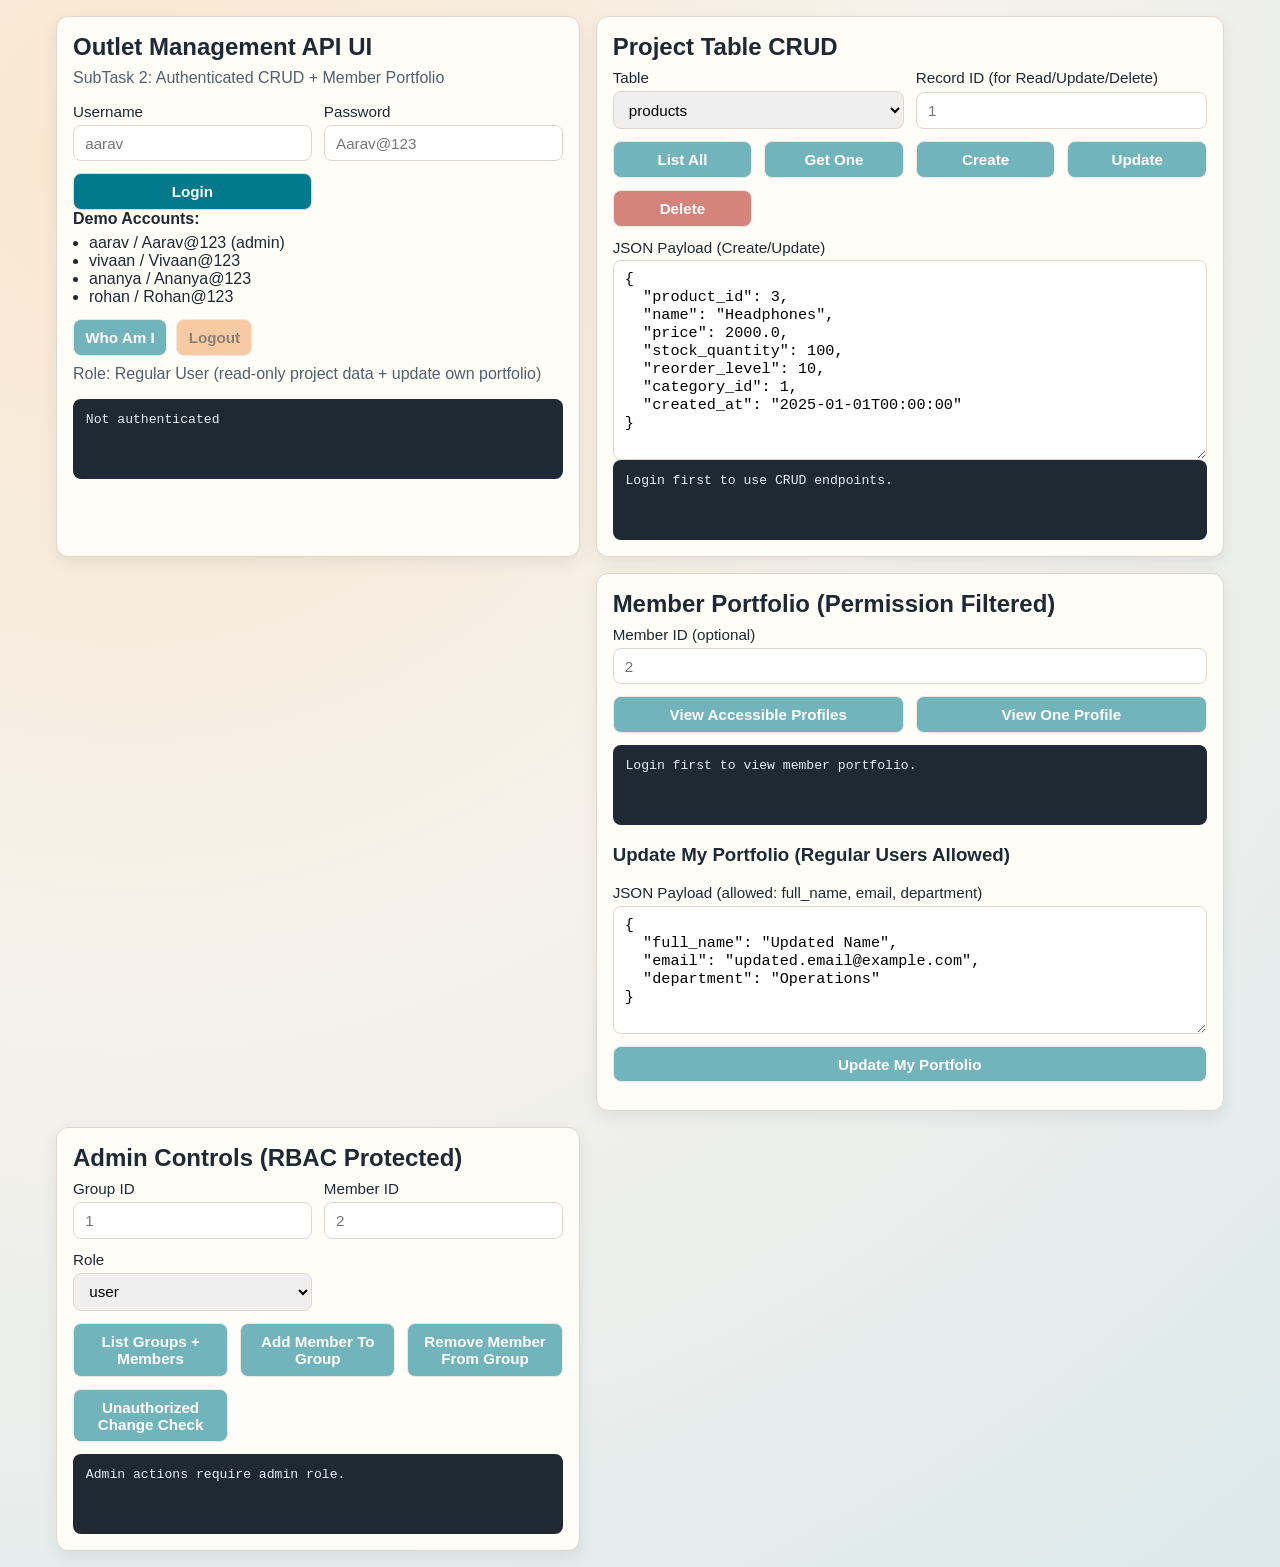
==== Module_B/app/frontend/index.html @ dd37ec5a "reordered according to the file structure mention in the assignment" ====
<!DOCTYPE html>
<html lang="en">
<head>
  <meta charset="UTF-8" />
  <meta name="viewport" content="width=device-width, initial-scale=1.0" />
  <title>Outlet Management - SubTask 2</title>
  <link rel="stylesheet" href="styles.css" />
</head>
<body>
  <main class="app-shell">
    <section class="panel auth-panel">
      <h1>Outlet Management API UI</h1>
      <p class="subtitle">SubTask 2: Authenticated CRUD + Member Portfolio</p>

      <form id="loginForm" class="form-grid">
        <label>
          Username
          <input id="username" name="username" type="text" placeholder="aarav" required />
        </label>
        <label>
          Password
          <input id="password" name="password" type="password" placeholder="Aarav@123" required />
        </label>
        <button type="submit">Login</button>
      </form>

      <div class="quick-help">
        <strong>Demo Accounts:</strong>
        <ul>
          <li>aarav / Aarav@123 (admin)</li>
          <li>vivaan / Vivaan@123</li>
          <li>ananya / Ananya@123</li>
          <li>rohan / Rohan@123</li>
        </ul>
      </div>

      <div class="session-row">
        <button id="meButton" disabled>Who Am I</button>
        <button id="logoutButton" disabled>Logout</button>
      </div>
      <p id="roleBadge" class="subtitle">Role: Not authenticated</p>
      <pre id="authStatus" class="output"></pre>
    </section>

    <section class="panel crud-panel">
      <h2>Project Table CRUD</h2>
      <div class="controls">
        <label>
          Table
          <select id="tableSelect">
            <option value="products">products</option>
            <option value="categories">categories</option>
            <option value="customers">customers</option>
            <option value="sales">sales</option>
            <option value="sale_items">sale_items</option>
          </select>
        </label>
        <label>
          Record ID (for Read/Update/Delete)
          <input id="recordIdInput" type="text" placeholder="1" />
        </label>
      </div>

      <div class="action-grid">
        <button id="listBtn" disabled>List All</button>
        <button id="getBtn" disabled>Get One</button>
        <button id="createBtn" disabled>Create</button>
        <button id="updateBtn" disabled>Update</button>
        <button id="deleteBtn" disabled>Delete</button>
      </div>

      <label class="payload-label">
        JSON Payload (Create/Update)
        <textarea id="payloadInput" rows="10">{
  "product_id": 3,
  "name": "Headphones",
  "price": 2000.0,
  "stock_quantity": 100,
  "reorder_level": 10,
  "category_id": 1,
  "created_at": "2025-01-01T00:00:00"
}</textarea>
      </label>

      <pre id="crudOutput" class="output"></pre>
    </section>

    <section class="panel portfolio-panel">
      <h2>Member Portfolio (Permission Filtered)</h2>
      <div class="controls">
        <label>
          Member ID (optional)
          <input id="portfolioMemberId" type="text" placeholder="2" />
        </label>
      </div>
      <div class="action-grid">
        <button id="portfolioListBtn" disabled>View Accessible Profiles</button>
        <button id="portfolioOneBtn" disabled>View One Profile</button>
      </div>
      <pre id="portfolioOutput" class="output"></pre>

      <h3>Update My Portfolio (Regular Users Allowed)</h3>
      <label class="payload-label">
        JSON Payload (allowed: full_name, email, department)
        <textarea id="selfPortfolioPayload" rows="6">{
  "full_name": "Updated Name",
  "email": "updated.email@example.com",
  "department": "Operations"
}</textarea>
      </label>
      <div class="action-grid">
        <button id="updateSelfPortfolioBtn" disabled>Update My Portfolio</button>
      </div>
    </section>

    <section class="panel admin-panel">
      <h2>Admin Controls (RBAC Protected)</h2>
      <div class="controls">
        <label>
          Group ID
          <input id="adminGroupId" type="number" min="1" placeholder="1" />
        </label>
        <label>
          Member ID
          <input id="adminMemberId" type="number" min="1" placeholder="2" />
        </label>
        <label>
          Role
          <select id="adminRole">
            <option value="user">user</option>
            <option value="admin">admin</option>
            <option value="viewer">viewer</option>
          </select>
        </label>
      </div>
      <div class="action-grid">
        <button id="adminListGroupsBtn" disabled>List Groups + Members</button>
        <button id="adminAddToGroupBtn" disabled>Add Member To Group</button>
        <button id="adminRemoveFromGroupBtn" disabled>Remove Member From Group</button>
        <button id="adminUnauthorizedCheckBtn" disabled>Unauthorized Change Check</button>
      </div>
      <pre id="adminOutput" class="output"></pre>
    </section>
  </main>

  <script src="app.js"></script>
</body>
</html>
---- Module_B/app/frontend/styles.css ----
:root {
  --bg: #f6f2eb;
  --card: #fffdf8;
  --ink: #1f2933;
  --muted: #52606d;
  --line: #e0d7ca;
  --accent: #00798c;
  --accent-2: #f4a261;
  --danger: #b42318;
}

* {
  box-sizing: border-box;
}

body {
  margin: 0;
  font-family: "Segoe UI", Tahoma, Geneva, Verdana, sans-serif;
  color: var(--ink);
  background: radial-gradient(circle at 10% 10%, #f9e6cf 0%, #f6f2eb 45%, #dce9ec 100%);
}

.app-shell {
  display: grid;
  gap: 1rem;
  padding: 1rem;
  max-width: 1200px;
  margin: 0 auto;
}

.panel {
  background: var(--card);
  border: 1px solid var(--line);
  border-radius: 12px;
  padding: 1rem;
  box-shadow: 0 6px 16px rgba(31, 41, 51, 0.08);
}

h1, h2 {
  margin: 0 0 0.5rem 0;
}

.subtitle {
  margin: 0 0 1rem 0;
  color: var(--muted);
}

.form-grid,
.controls,
.action-grid {
  display: grid;
  gap: 0.75rem;
}

.form-grid,
.controls {
  grid-template-columns: repeat(auto-fit, minmax(220px, 1fr));
}

.action-grid {
  grid-template-columns: repeat(auto-fit, minmax(130px, 1fr));
  margin: 0.75rem 0;
}

label {
  display: grid;
  gap: 0.3rem;
  font-size: 0.95rem;
}

input,
select,
textarea,
button {
  border: 1px solid var(--line);
  border-radius: 8px;
  padding: 0.55rem 0.7rem;
  font-size: 0.95rem;
}

textarea {
  width: 100%;
  font-family: Consolas, "Courier New", monospace;
}

button {
  cursor: pointer;
  font-weight: 600;
  background: var(--accent);
  color: #ffffff;
  transition: transform 0.08s ease, opacity 0.2s ease;
}

button:hover:enabled {
  transform: translateY(-1px);
}

button:disabled {
  opacity: 0.55;
  cursor: not-allowed;
}

#deleteBtn {
  background: var(--danger);
}

#logoutButton {
  background: var(--accent-2);
  color: #2b1c08;
}

.quick-help ul {
  margin: 0.4rem 0 0.8rem 1rem;
  padding: 0;
}

.session-row {
  display: flex;
  gap: 0.6rem;
  margin-bottom: 0.6rem;
}

.output {
  margin: 0;
  min-height: 80px;
  max-height: 260px;
  overflow: auto;
  background: #1f2933;
  color: #e4edf4;
  border-radius: 8px;
  padding: 0.8rem;
  font-family: Consolas, "Courier New", monospace;
  font-size: 0.82rem;
}

@media (min-width: 960px) {
  .app-shell {
    grid-template-columns: 1fr 1.2fr;
  }

  .auth-panel {
    grid-column: 1;
  }

  .crud-panel,
  .portfolio-panel {
    grid-column: 2;
  }
}
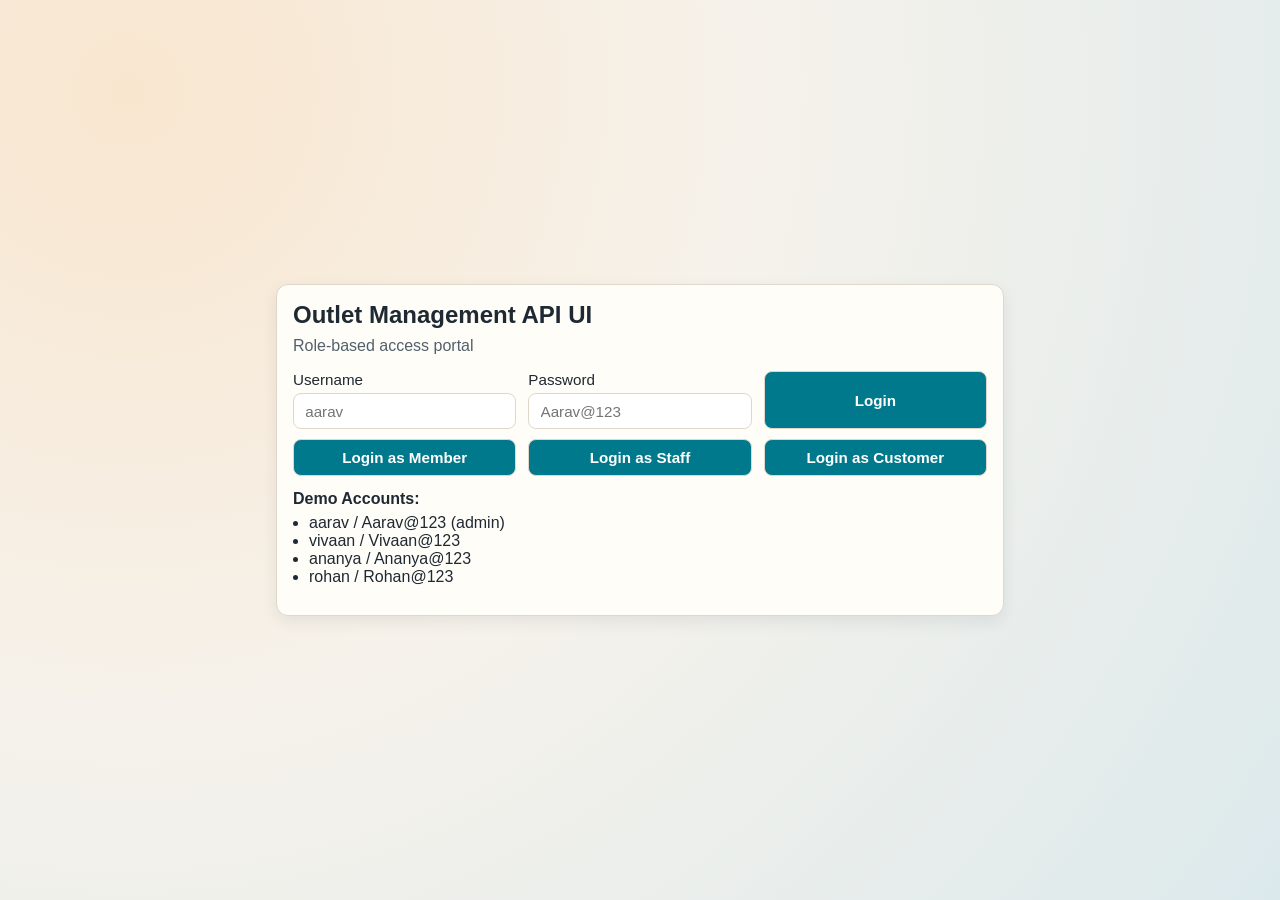
==== commit 13560d9e: "UI changes" ====
--- a/Module_B/app/frontend/index.html
+++ b/Module_B/app/frontend/index.html
@@ -6,11 +6,11 @@
   <title>Outlet Management - SubTask 2</title>
   <link rel="stylesheet" href="styles.css" />
 </head>
-<body>
+<body class="logged-out">
   <main class="app-shell">
     <section class="panel auth-panel">
       <h1>Outlet Management API UI</h1>
-      <p class="subtitle">SubTask 2: Authenticated CRUD + Member Portfolio</p>
+      <p class="subtitle">Role-based access portal</p>
 
       <form id="loginForm" class="form-grid">
         <label>
@@ -24,6 +24,12 @@
         <button type="submit">Login</button>
       </form>
 
+      <div class="action-grid quick-login-grid">
+        <button id="loginAsMemberBtn" type="button">Login as Member</button>
+        <button id="loginAsStaffBtn" type="button">Login as Staff</button>
+        <button id="loginAsCustomerBtn" type="button">Login as Customer</button>
+      </div>
+
       <div class="quick-help">
         <strong>Demo Accounts:</strong>
         <ul>
@@ -34,12 +40,12 @@
         </ul>
       </div>
 
-      <div class="session-row">
+      <div class="session-row post-login-only">
         <button id="meButton" disabled>Who Am I</button>
         <button id="logoutButton" disabled>Logout</button>
       </div>
-      <p id="roleBadge" class="subtitle">Role: Not authenticated</p>
-      <pre id="authStatus" class="output"></pre>
+      <p id="roleBadge" class="subtitle post-login-only"></p>
+      <pre id="authStatus" class="output post-login-only"></pre>
     </section>
 
     <section class="panel crud-panel">
@@ -47,13 +53,7 @@
       <div class="controls">
         <label>
           Table
-          <select id="tableSelect">
-            <option value="products">products</option>
-            <option value="categories">categories</option>
-            <option value="customers">customers</option>
-            <option value="sales">sales</option>
-            <option value="sale_items">sale_items</option>
-          </select>
+          <select id="tableSelect"></select>
         </label>
         <label>
           Record ID (for Read/Update/Delete)
@@ -71,14 +71,10 @@
 
       <label class="payload-label">
         JSON Payload (Create/Update)
-        <textarea id="payloadInput" rows="10">{
-  "product_id": 3,
-  "name": "Headphones",
-  "price": 2000.0,
-  "stock_quantity": 100,
-  "reorder_level": 10,
-  "category_id": 1,
-  "created_at": "2025-01-01T00:00:00"
+          <textarea id="payloadInput" rows="10">{
+        "project_name": "Warehouse Automation",
+        "description": "RFID-based inventory tracking",
+        "status": "active"
 }</textarea>
       </label>
 
@@ -143,6 +139,7 @@
     </section>
   </main>
 
+  <script src="apiService.js"></script>
   <script src="app.js"></script>
 </body>
 </html>
--- a/Module_B/app/frontend/styles.css
+++ b/Module_B/app/frontend/styles.css
@@ -7,6 +7,7 @@
   --accent: #00798c;
   --accent-2: #f4a261;
   --danger: #b42318;
+  --app-max-width: 860px;
 }
 
 * {
@@ -26,6 +27,7 @@
   padding: 1rem;
   max-width: 1200px;
   margin: 0 auto;
+  grid-template-columns: repeat(2, minmax(0, 1fr));
 }
 
 .panel {
@@ -120,6 +122,10 @@
   margin-bottom: 0.6rem;
 }
 
+.quick-login-grid {
+  margin: 0.6rem 0 0.9rem;
+}
+
 .output {
   margin: 0;
   min-height: 80px;
@@ -133,17 +139,30 @@
   font-size: 0.82rem;
 }
 
-@media (min-width: 960px) {
+body.logged-out .crud-panel,
+body.logged-out .portfolio-panel,
+body.logged-out .admin-panel {
+  display: none;
+}
+
+body.logged-out .post-login-only {
+  display: none;
+}
+
+body.logged-out .app-shell {
+  max-width: 760px;
+  min-height: 100vh;
+  align-content: center;
+  grid-template-columns: 1fr;
+}
+
+body.logged-in .app-shell {
+  max-width: 1200px;
+}
+
+@media (max-width: 900px) {
   .app-shell {
-    grid-template-columns: 1fr 1.2fr;
-  }
-
-  .auth-panel {
-    grid-column: 1;
-  }
-
-  .crud-panel,
-  .portfolio-panel {
-    grid-column: 2;
+    grid-template-columns: 1fr;
   }
 }
+
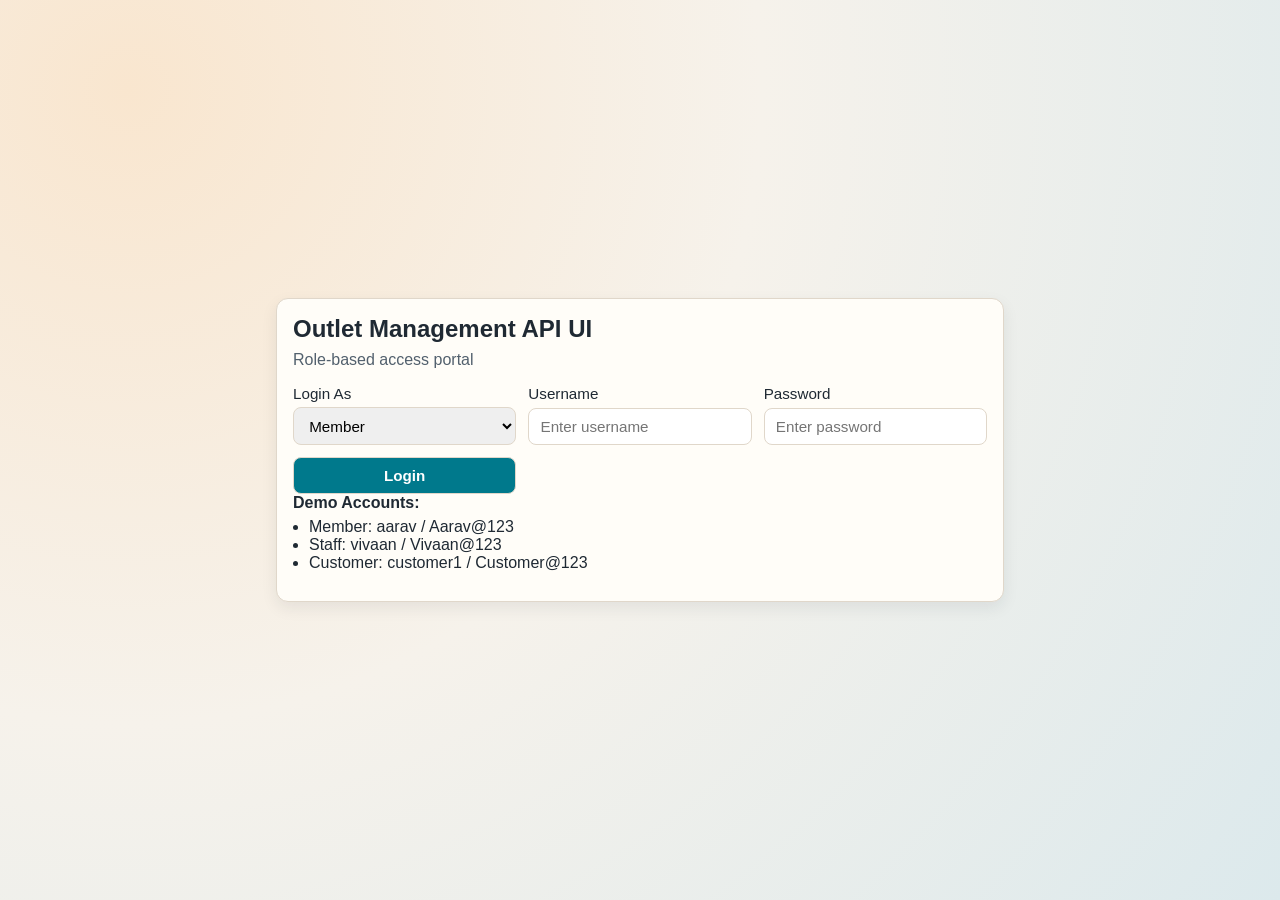
==== commit 61db046f: "create fix" ====
--- a/Module_B/app/frontend/index.html
+++ b/Module_B/app/frontend/index.html
@@ -9,34 +9,35 @@
 <body class="logged-out">
   <main class="app-shell">
     <section class="panel auth-panel">
-      <h1>Outlet Management API UI</h1>
-      <p class="subtitle">Role-based access portal</p>
+      <h1 class="pre-login-only">Outlet Management API UI</h1>
+      <p class="subtitle pre-login-only">Role-based access portal</p>
 
-      <form id="loginForm" class="form-grid">
+      <form id="loginForm" class="form-grid pre-login-only">
+        <label>
+          Login As
+          <select id="portalRole" name="portalRole" required>
+            <option value="member">Member</option>
+            <option value="staff">Staff</option>
+            <option value="customer">Customer</option>
+          </select>
+        </label>
         <label>
           Username
-          <input id="username" name="username" type="text" placeholder="aarav" required />
+          <input id="username" name="username" type="text" placeholder="Enter username" required />
         </label>
         <label>
           Password
-          <input id="password" name="password" type="password" placeholder="Aarav@123" required />
+          <input id="password" name="password" type="password" placeholder="Enter password" required />
         </label>
         <button type="submit">Login</button>
       </form>
 
-      <div class="action-grid quick-login-grid">
-        <button id="loginAsMemberBtn" type="button">Login as Member</button>
-        <button id="loginAsStaffBtn" type="button">Login as Staff</button>
-        <button id="loginAsCustomerBtn" type="button">Login as Customer</button>
-      </div>
-
-      <div class="quick-help">
+      <div class="quick-help pre-login-only">
         <strong>Demo Accounts:</strong>
         <ul>
-          <li>aarav / Aarav@123 (admin)</li>
-          <li>vivaan / Vivaan@123</li>
-          <li>ananya / Ananya@123</li>
-          <li>rohan / Rohan@123</li>
+          <li>Member: aarav / Aarav@123</li>
+          <li>Staff: vivaan / Vivaan@123</li>
+          <li>Customer: customer1 / Customer@123</li>
         </ul>
       </div>
 
@@ -56,7 +57,7 @@
           <select id="tableSelect"></select>
         </label>
         <label>
-          Record ID (for Read/Update/Delete)
+          Record ID (optional for Create, required for Read/Update/Delete)
           <input id="recordIdInput" type="text" placeholder="1" />
         </label>
       </div>
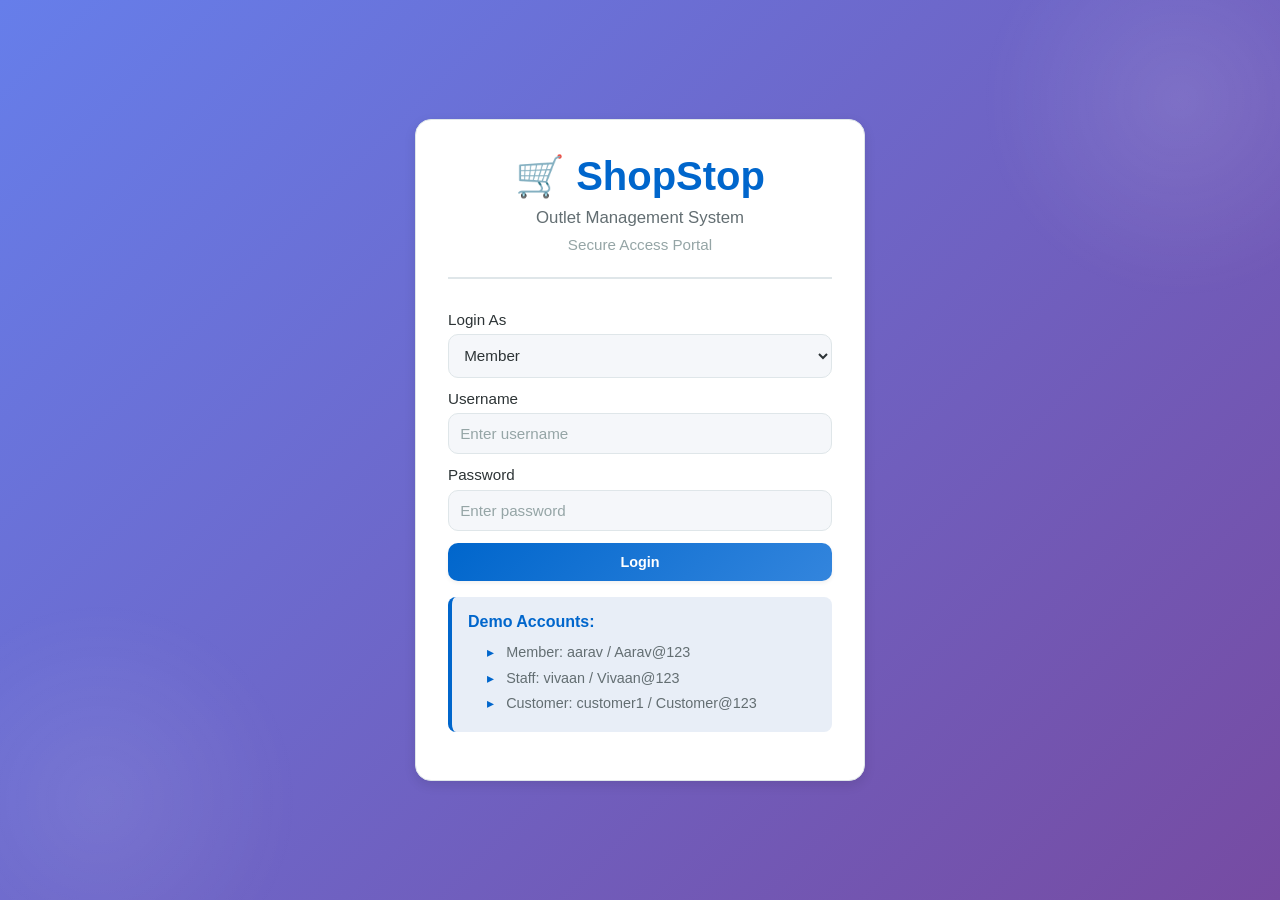
==== commit 880d5a29: "UI improved" ====
--- a/Module_B/app/frontend/index.html
+++ b/Module_B/app/frontend/index.html
@@ -3,16 +3,20 @@
 <head>
   <meta charset="UTF-8" />
   <meta name="viewport" content="width=device-width, initial-scale=1.0" />
-  <title>Outlet Management - SubTask 2</title>
+  <title>🛒 ShopStop - Outlet Management System</title>
   <link rel="stylesheet" href="styles.css" />
 </head>
 <body class="logged-out">
-  <main class="app-shell">
-    <section class="panel auth-panel">
-      <h1 class="pre-login-only">Outlet Management API UI</h1>
-      <p class="subtitle pre-login-only">Role-based access portal</p>
+  <!-- Login Screen -->
+  <div class="login-screen pre-login-only">
+    <section class="panel auth-panel login-panel">
+      <div class="auth-header">
+        <h1>🛒 ShopStop</h1>
+        <p class="subtitle">Outlet Management System</p>
+        <p class="tagline">Secure Access Portal</p>
+      </div>
 
-      <form id="loginForm" class="form-grid pre-login-only">
+      <form id="loginForm" class="form-grid">
         <label>
           Login As
           <select id="portalRole" name="portalRole" required>
@@ -32,7 +36,7 @@
         <button type="submit">Login</button>
       </form>
 
-      <div class="quick-help pre-login-only">
+      <div class="quick-help">
         <strong>Demo Accounts:</strong>
         <ul>
           <li>Member: aarav / Aarav@123</li>
@@ -40,105 +44,137 @@
           <li>Customer: customer1 / Customer@123</li>
         </ul>
       </div>
+    </section>
+  </div>
 
-      <div class="session-row post-login-only">
-        <button id="meButton" disabled>Who Am I</button>
-        <button id="logoutButton" disabled>Logout</button>
+  <!-- Main Application Screen -->
+  <div class="app-screen post-login-only" style="display: none;">
+    <!-- Header with User Info -->
+    <header class="app-header">
+      <div class="header-left">
+        <h1>🛒 ShopStop</h1>
+        <p id="roleBadge" class="header-role"></p>
       </div>
-      <p id="roleBadge" class="subtitle post-login-only"></p>
-      <pre id="authStatus" class="output post-login-only"></pre>
-    </section>
+      <div class="header-right">
+        <button id="meButton" class="header-btn">👤 Who Am I</button>
+        <button id="logoutButton" class="header-btn logout-btn">🚪 Logout</button>
+      </div>
+    </header>
 
-    <section class="panel crud-panel">
-      <h2>Project Table CRUD</h2>
-      <div class="controls">
-        <label>
-          Table
-          <select id="tableSelect"></select>
-        </label>
-        <label>
-          Record ID (optional for Create, required for Read/Update/Delete)
-          <input id="recordIdInput" type="text" placeholder="1" />
-        </label>
+    <!-- User Info Modal -->
+    <div id="userInfoPanel" class="user-info-modal" style="display: none;">
+      <div class="user-info-content">
+        <button class="close-btn">&times;</button>
+        <pre id="authStatus" class="output"></pre>
       </div>
+    </div>
 
-      <div class="action-grid">
-        <button id="listBtn" disabled>List All</button>
-        <button id="getBtn" disabled>Get One</button>
-        <button id="createBtn" disabled>Create</button>
-        <button id="updateBtn" disabled>Update</button>
-        <button id="deleteBtn" disabled>Delete</button>
-      </div>
+    <!-- Navigation Menu -->
+    <nav class="nav-menu">
+      <button class="nav-btn" data-page="portfolio">👤 Profiles</button>
+      <button class="nav-btn" data-page="database">📋 Database</button>
+      <button class="nav-btn" data-page="admin">⚙️ Admin</button>
+    </nav>
 
-      <label class="payload-label">
-        JSON Payload (Create/Update)
-          <textarea id="payloadInput" rows="10">{
-        "project_name": "Warehouse Automation",
-        "description": "RFID-based inventory tracking",
-        "status": "active"
-}</textarea>
-      </label>
+    <!-- Content Area -->
+    <main class="app-content">
+      <!-- Portfolio Section -->
+      <section id="portfolio-page" class="content-page">
+        <section class="panel portfolio-panel">
+          <h2>👤 Staff & Member Portfolio</h2>
+          <div class="section-info">View member details and staff information</div>
+          <div class="controls">
+            <label>
+              <span class="label-icon">🆔</span> Member ID (optional)
+              <input id="portfolioMemberId" type="text" placeholder="e.g., 1" />
+            </label>
+          </div>
+          <div class="action-grid">
+            <button id="portfolioListBtn" disabled>📇 View All Profiles</button>
+            <button id="portfolioOneBtn" disabled>👁️ View One Profile</button>
+          </div>
+          <div id="portfolioOutput" class="profile-display"></div>
 
-      <pre id="crudOutput" class="output"></pre>
-    </section>
+          <h3>✏️ Update My Profile</h3>
+          <p class="info-text">Update your personal information</p>
+          <div class="form-section">
+            <label>Update Fields</label>
+            <form id="profileUpdateForm" class="dynamic-form">
+              <div class="form-group">
+                <label><span>email</span> <span class="field-type">text</span></label>
+                <input type="text" data-field-name="email" placeholder="your.email@example.com" />
+              </div>
+              <div class="form-group">
+                <label><span>contact_number</span> <span class="field-type">text</span></label>
+                <input type="text" data-field-name="contact_number" placeholder="9999999999" />
+              </div>
+            </form>
+          </div>
+          <div class="action-grid">
+            <button id="updateSelfPortfolioBtn" disabled>💾 Save Changes</button>
+          </div>
+        </section>
+      </section>
 
-    <section class="panel portfolio-panel">
-      <h2>Member Portfolio (Permission Filtered)</h2>
-      <div class="controls">
-        <label>
-          Member ID (optional)
-          <input id="portfolioMemberId" type="text" placeholder="2" />
-        </label>
-      </div>
-      <div class="action-grid">
-        <button id="portfolioListBtn" disabled>View Accessible Profiles</button>
-        <button id="portfolioOneBtn" disabled>View One Profile</button>
-      </div>
-      <pre id="portfolioOutput" class="output"></pre>
+      <!-- Database Management Section -->
+      <section id="database-page" class="content-page">
+        <section class="panel crud-panel">
+          <h2>📋 Database Management</h2>
+          <div class="section-info">Access and manage outlet data through secure APIs</div>
+          <div class="controls">
+            <label>
+              <span class="label-icon">📊</span> Table
+              <select id="tableSelect"></select>
+            </label>
+            <label>
+              <span class="label-icon">🔍</span> Record ID
+              <input id="recordIdInput" type="text" placeholder="e.g., 1" />
+            </label>
+          </div>
 
-      <h3>Update My Portfolio (Regular Users Allowed)</h3>
-      <label class="payload-label">
-        JSON Payload (allowed: full_name, email, department)
-        <textarea id="selfPortfolioPayload" rows="6">{
-  "full_name": "Updated Name",
-  "email": "updated.email@example.com",
-  "department": "Operations"
-}</textarea>
-      </label>
-      <div class="action-grid">
-        <button id="updateSelfPortfolioBtn" disabled>Update My Portfolio</button>
-      </div>
-    </section>
+          <div class="action-grid">
+            <button id="listBtn" disabled>📑 List All</button>
+            <button id="getBtn" disabled>🔎 Get One</button>
+            <button id="createBtn" disabled>✨ Create</button>
+            <button id="updateBtn" disabled>✏️ Update</button>
+            <button id="deleteBtn" disabled>🗑️ Delete</button>
+          </div>
 
-    <section class="panel admin-panel">
-      <h2>Admin Controls (RBAC Protected)</h2>
-      <div class="controls">
-        <label>
-          Group ID
-          <input id="adminGroupId" type="number" min="1" placeholder="1" />
-        </label>
-        <label>
-          Member ID
-          <input id="adminMemberId" type="number" min="1" placeholder="2" />
-        </label>
-        <label>
-          Role
-          <select id="adminRole">
-            <option value="user">user</option>
-            <option value="admin">admin</option>
-            <option value="viewer">viewer</option>
-          </select>
-        </label>
-      </div>
-      <div class="action-grid">
-        <button id="adminListGroupsBtn" disabled>List Groups + Members</button>
-        <button id="adminAddToGroupBtn" disabled>Add Member To Group</button>
-        <button id="adminRemoveFromGroupBtn" disabled>Remove Member From Group</button>
-        <button id="adminUnauthorizedCheckBtn" disabled>Unauthorized Change Check</button>
-      </div>
-      <pre id="adminOutput" class="output"></pre>
-    </section>
-  </main>
+          <div class="payload-label form-section">
+            <label>Data Fields (Create/Update)</label>
+            <form id="payloadForm" class="dynamic-form"></form>
+          </div>
+
+          <div id="crudOutput" class="output"></div>
+        </section>
+      </section>
+
+      <!-- Admin Controls Section -->
+      <section id="admin-page" class="content-page">
+        <section class="panel admin-panel">
+          <h2>⚙️ Admin Controls</h2>
+          <div class="section-info">Group management and member assignment (Admin only)</div>
+          <div class="controls">
+            <label>
+              <span class="label-icon">👥</span> Group ID
+              <input id="adminGroupId" type="number" min="1" placeholder="1" />
+            </label>
+            <label>
+              <span class="label-icon">👤</span> Member ID
+              <input id="adminMemberId" type="number" min="1" placeholder="1" />
+            </label>
+          </div>
+          <div class="action-grid">
+            <button id="adminListGroupsBtn" disabled>📊 List Groups</button>
+            <button id="adminAddToGroupBtn" disabled>➕ Add Member</button>
+            <button id="adminRemoveFromGroupBtn" disabled>➖ Remove Member</button>
+            <button id="adminUnauthorizedCheckBtn" disabled>🔒 Check Security</button>
+          </div>
+          <div id="adminOutput" class="output"></div>
+        </section>
+      </section>
+    </main>
+  </div>
 
   <script src="apiService.js"></script>
   <script src="app.js"></script>
--- a/Module_B/app/frontend/styles.css
+++ b/Module_B/app/frontend/styles.css
@@ -1,50 +1,163 @@
 :root {
-  --bg: #f6f2eb;
-  --card: #fffdf8;
-  --ink: #1f2933;
-  --muted: #52606d;
-  --line: #e0d7ca;
-  --accent: #00798c;
-  --accent-2: #f4a261;
-  --danger: #b42318;
-  --app-max-width: 860px;
+  /* Modern Color Palette */
+  --primary: #0066cc;
+  --primary-light: #3385dd;
+  --primary-dark: #004999;
+  --secondary: #ff6b35;
+  --secondary-light: #ff9066;
+  --success: #00b894;
+  --success-light: #55efc4;
+  --danger: #d63031;
+  --danger-light: #ff7675;
+  --warning: #f39c12;
+  --info: #0984e3;
+  
+  /* Neutral Colors */
+  --bg-primary: #ffffff;
+  --bg-secondary: #f5f7fa;
+  --bg-tertiary: #e8eef7;
+  --text-primary: #2d3436;
+  --text-secondary: #636e72;
+  --text-tertiary: #95a5a6;
+  --border-light: #dfe6e9;
+  --border-medium: #bdc3c7;
+  
+  /* Shadows */
+  --shadow-sm: 0 2px 4px rgba(0, 0, 0, 0.06);
+  --shadow-md: 0 4px 12px rgba(0, 0, 0, 0.1);
+  --shadow-lg: 0 8px 24px rgba(0, 0, 0, 0.12);
+  --shadow-hover: 0 12px 32px rgba(0, 0, 0, 0.15);
+  
+  /* Transitions */
+  --transition: all 0.3s cubic-bezier(0.4, 0, 0.2, 1);
 }
 
 * {
   box-sizing: border-box;
 }
 
+html, body {
+  height: 100%;
+  margin: 0;
+  padding: 0;
+}
+
 body {
-  margin: 0;
-  font-family: "Segoe UI", Tahoma, Geneva, Verdana, sans-serif;
-  color: var(--ink);
-  background: radial-gradient(circle at 10% 10%, #f9e6cf 0%, #f6f2eb 45%, #dce9ec 100%);
+  font-family: -apple-system, BlinkMacSystemFont, "Segoe UI", "Roboto", "Oxygen", "Ubuntu", "Cantarell", sans-serif;
+  background: linear-gradient(135deg, #667eea 0%, #764ba2 100%);
+  color: var(--text-primary);
+  overflow-x: hidden;
+  min-height: 100vh;
+}
+
+body::before {
+  content: "";
+  position: fixed;
+  width: 400px;
+  height: 400px;
+  background: radial-gradient(circle, rgba(255, 255, 255, 0.1) 0%, transparent 70%);
+  top: -100px;
+  right: -100px;
+  z-index: 0;
+}
+
+body::after {
+  content: "";
+  position: fixed;
+  width: 400px;
+  height: 400px;
+  background: radial-gradient(circle, rgba(255, 255, 255, 0.08) 0%, transparent 70%);
+  bottom: -100px;
+  left: -100px;
+  z-index: 0;
 }
 
 .app-shell {
   display: grid;
-  gap: 1rem;
-  padding: 1rem;
-  max-width: 1200px;
+  gap: 1.5rem;
+  padding: 2rem;
+  max-width: 1400px;
   margin: 0 auto;
-  grid-template-columns: repeat(2, minmax(0, 1fr));
+  grid-template-columns: repeat(2, minmax(350px, 1fr));
+  position: relative;
+  z-index: 1;
 }
 
 .panel {
-  background: var(--card);
-  border: 1px solid var(--line);
-  border-radius: 12px;
-  padding: 1rem;
-  box-shadow: 0 6px 16px rgba(31, 41, 51, 0.08);
-}
-
-h1, h2 {
+  background: var(--bg-primary);
+  border: 1px solid var(--border-light);
+  border-radius: 16px;
+  padding: 2rem;
+  box-shadow: var(--shadow-md);
+  transition: var(--transition);
+  overflow: hidden;
+}
+
+.panel:hover {
+  box-shadow: var(--shadow-lg);
+  transform: translateY(-2px);
+}
+
+.auth-header {
+  text-align: center;
+  margin-bottom: 2rem;
+  padding-bottom: 1.5rem;
+  border-bottom: 2px solid var(--border-light);
+}
+
+.auth-header h1 {
   margin: 0 0 0.5rem 0;
+  font-size: 2.5rem;
+  color: var(--primary);
+  line-height: 1.2;
+}
+
+.auth-header .tagline {
+  font-size: 0.95rem;
+  color: var(--text-tertiary);
+  margin: 0;
+}
+
+h1, h2, h3 {
+  margin: 0 0 0.75rem 0;
+  color: var(--text-primary);
+}
+
+h2 {
+  font-size: 1.5rem;
+  display: flex;
+  align-items: center;
+  gap: 0.5rem;
+}
+
+h3 {
+  font-size: 1.1rem;
+  margin-top: 1.5rem;
 }
 
 .subtitle {
+  margin: 0 0 0.5rem 0;
+  color: var(--text-secondary);
+  font-size: 1.05rem;
+}
+
+.tagline {
+  font-size: 0.9rem;
+  color: var(--text-tertiary);
+}
+
+.section-info {
+  font-size: 0.9rem;
+  color: var(--text-secondary);
+  margin-bottom: 1rem;
+  padding-left: 1rem;
+  border-left: 3px solid var(--primary-light);
+}
+
+.info-text {
+  font-size: 0.9rem;
+  color: var(--text-secondary);
   margin: 0 0 1rem 0;
-  color: var(--muted);
 }
 
 .form-grid,
@@ -52,93 +165,283 @@
 .action-grid {
   display: grid;
   gap: 0.75rem;
+  margin-bottom: 1rem;
 }
 
 .form-grid,
 .controls {
-  grid-template-columns: repeat(auto-fit, minmax(220px, 1fr));
+  grid-template-columns: repeat(auto-fit, minmax(200px, 1fr));
 }
 
 .action-grid {
-  grid-template-columns: repeat(auto-fit, minmax(130px, 1fr));
-  margin: 0.75rem 0;
+  grid-template-columns: repeat(auto-fit, minmax(120px, 1fr));
+  gap: 0.6rem;
 }
 
 label {
   display: grid;
-  gap: 0.3rem;
+  gap: 0.4rem;
   font-size: 0.95rem;
+  font-weight: 500;
+  color: var(--text-primary);
+}
+
+.label-icon {
+  font-size: 1.1rem;
+  margin-right: 0.3rem;
 }
 
 input,
 select,
-textarea,
+textarea {
+  border: 1.5px solid var(--border-light);
+  border-radius: 10px;
+  padding: 0.7rem;
+  font-size: 0.95rem;
+  background: var(--bg-secondary);
+  color: var(--text-primary);
+  transition: var(--transition);
+  font-family: inherit;
+}
+
+input:focus,
+select:focus,
+textarea:focus {
+  outline: none;
+  border-color: var(--primary);
+  background: var(--bg-primary);
+  box-shadow: 0 0 0 3px rgba(0, 102, 204, 0.1);
+}
+
+input::placeholder,
+textarea::placeholder {
+  color: var(--text-tertiary);
+}
+
+textarea {
+  font-family: "Monaco", "Menlo", "Consolas", "Courier New", monospace;
+  resize: vertical;
+  min-height: 100px;
+}
+
 button {
-  border: 1px solid var(--line);
+  border: none;
+  border-radius: 10px;
+  padding: 0.7rem 1rem;
+  font-size: 0.9rem;
+  font-weight: 600;
+  background: linear-gradient(135deg, var(--primary) 0%, var(--primary-light) 100%);
+  color: #ffffff;
+  cursor: pointer;
+  transition: var(--transition);
+  display: flex;
+  align-items: center;
+  justify-content: center;
+  gap: 0.4rem;
+  box-shadow: var(--shadow-sm);
+}
+
+button:hover:enabled {
+  transform: translateY(-2px);
+  box-shadow: var(--shadow-md);
+  background: linear-gradient(135deg, var(--primary-dark) 0%, var(--primary) 100%);
+}
+
+button:active:enabled {
+  transform: translateY(0);
+}
+
+button:disabled {
+  opacity: 0.5;
+  cursor: not-allowed;
+  background: var(--border-medium);
+}
+
+#createBtn {
+  background: linear-gradient(135deg, var(--success) 0%, var(--success-light) 100%);
+}
+
+#createBtn:hover:enabled {
+  background: linear-gradient(135deg, #009e6d 0%, var(--success) 100%);
+}
+
+#updateBtn {
+  background: linear-gradient(135deg, var(--info) 0%, #3ca3e0 100%);
+}
+
+#updateBtn:hover:enabled {
+  background: linear-gradient(135deg, #0670c7 0%, var(--info) 100%);
+}
+
+#deleteBtn,
+#adminRemoveFromGroupBtn {
+  background: linear-gradient(135deg, var(--danger) 0%, var(--danger-light) 100%);
+}
+
+#deleteBtn:hover:enabled,
+#adminRemoveFromGroupBtn:hover:enabled {
+  background: linear-gradient(135deg, #b41e1e 0%, var(--danger) 100%);
+}
+
+#logoutButton {
+  background: linear-gradient(135deg, var(--secondary) 0%, var(--secondary-light) 100%);
+  color: #ffffff;
+}
+
+#logoutButton:hover:enabled {
+  background: linear-gradient(135deg, #e55a24 0%, var(--secondary) 100%);
+}
+
+#updateSelfPortfolioBtn {
+  background: linear-gradient(135deg, #667eea 0%, #764ba2 100%);
+}
+
+#updateSelfPortfolioBtn:hover:enabled {
+  background: linear-gradient(135deg, #5a6fd8 0%, #6b428f 100%);
+}
+
+.quick-help {
+  background: var(--bg-tertiary);
+  border-left: 4px solid var(--primary);
+  padding: 1rem;
   border-radius: 8px;
-  padding: 0.55rem 0.7rem;
-  font-size: 0.95rem;
-}
-
-textarea {
-  width: 100%;
-  font-family: Consolas, "Courier New", monospace;
-}
-
-button {
-  cursor: pointer;
+  margin: 1rem 0;
+}
+
+.quick-help strong {
+  color: var(--primary);
+  display: block;
+  margin-bottom: 0.5rem;
+}
+
+.quick-help ul {
+  margin: 0;
+  padding-left: 1.2rem;
+  list-style: none;
+}
+
+.quick-help li {
+  padding: 0.3rem 0;
+  color: var(--text-secondary);
+  font-size: 0.9rem;
+}
+
+.quick-help li::before {
+  content: "▸ ";
+  color: var(--primary);
+  margin-right: 0.5rem;
+}
+
+.session-row {
+  display: flex;
+  gap: 0.6rem;
+  margin-bottom: 1rem;
+}
+
+.session-row button {
+  flex: 1;
+}
+
+.payload-label {
+  display: block;
+  margin: 1.5rem 0 0.75rem 0;
   font-weight: 600;
-  background: var(--accent);
-  color: #ffffff;
-  transition: transform 0.08s ease, opacity 0.2s ease;
-}
-
-button:hover:enabled {
-  transform: translateY(-1px);
-}
-
-button:disabled {
-  opacity: 0.55;
-  cursor: not-allowed;
-}
-
-#deleteBtn {
-  background: var(--danger);
-}
-
-#logoutButton {
-  background: var(--accent-2);
-  color: #2b1c08;
-}
-
-.quick-help ul {
-  margin: 0.4rem 0 0.8rem 1rem;
-  padding: 0;
-}
-
-.session-row {
-  display: flex;
-  gap: 0.6rem;
-  margin-bottom: 0.6rem;
-}
-
-.quick-login-grid {
-  margin: 0.6rem 0 0.9rem;
+  color: var(--text-primary);
 }
 
 .output {
+  background: var(--text-primary);
+  color: #00ff00;
+  border: 1px solid var(--border-medium);
+  border-radius: 10px;
+  padding: 1rem;
+  font-family: "Monaco", "Menlo", "Consolas", "Courier New", monospace;
+  font-size: 0.8rem;
+  line-height: 1.4;
+  overflow: auto;
+  min-height: 100px;
+  max-height: 300px;
+  margin: 1rem 0;
+  box-shadow: inset 0 2px 4px rgba(0, 0, 0, 0.1);
+}
+
+.form-section {
+  margin: 1.5rem 0 1rem 0;
+}
+
+.form-section > label {
+  display: block;
+  font-size: 1rem;
+  font-weight: 600;
+  margin-bottom: 1rem;
+  color: var(--text-primary);
+}
+
+.dynamic-form {
+  display: grid;
+  gap: 1rem;
+  background: var(--bg-secondary);
+  padding: 1rem;
+  border-radius: 10px;
+  border: 1px solid var(--border-light);
+}
+
+.form-group {
+  display: grid;
+  gap: 0.4rem;
+}
+
+.form-group label {
+  display: flex;
+  align-items: center;
+  gap: 0.5rem;
+  font-size: 0.9rem;
+  font-weight: 500;
+  color: var(--text-primary);
   margin: 0;
-  min-height: 80px;
-  max-height: 260px;
-  overflow: auto;
-  background: #1f2933;
-  color: #e4edf4;
+}
+
+.form-group input,
+.form-group select {
+  padding: 0.7rem;
+  border: 1.5px solid var(--border-light);
   border-radius: 8px;
-  padding: 0.8rem;
-  font-family: Consolas, "Courier New", monospace;
-  font-size: 0.82rem;
-}
-
+  font-size: 0.9rem;
+  background: var(--bg-primary);
+  color: var(--text-primary);
+  transition: var(--transition);
+}
+
+.form-group input:focus,
+.form-group select:focus {
+  outline: none;
+  border-color: var(--primary);
+  box-shadow: 0 0 0 3px rgba(0, 102, 204, 0.1);
+}
+
+.form-group input::placeholder {
+  color: var(--text-tertiary);
+}
+
+.field-type {
+  font-size: 0.75rem;
+  color: var(--text-tertiary);
+  margin-left: auto;
+  font-weight: normal;
+}
+
+#roleBadge {
+  display: inline-block;
+  background: var(--primary-light);
+  color: white;
+  padding: 0.5rem 1rem;
+  border-radius: 20px;
+  font-weight: 600;
+  font-size: 0.9rem;
+  margin: 0.5rem 0;
+}
+
+/* Login State Visibility */
 body.logged-out .crud-panel,
 body.logged-out .portfolio-panel,
 body.logged-out .admin-panel {
@@ -149,20 +452,602 @@
   display: none;
 }
 
+body.logged-in .pre-login-only {
+  display: none;
+}
+
 body.logged-out .app-shell {
-  max-width: 760px;
+  max-width: 500px;
   min-height: 100vh;
   align-content: center;
   grid-template-columns: 1fr;
 }
 
 body.logged-in .app-shell {
-  max-width: 1200px;
-}
-
-@media (max-width: 900px) {
+  max-width: 1400px;
+  padding-top: 1rem;
+}
+
+body.logged-in .auth-panel {
+  grid-column: span 2;
+  padding: 1.5rem;
+}
+
+body.logged-in .auth-header {
+  display: flex;
+  align-items: center;
+  justify-content: space-between;
+  margin: 0;
+  padding: 0;
+  border: none;
+  gap: 2rem;
+}
+
+body.logged-in .auth-header h1 {
+  font-size: 1.5rem;
+  margin: 0;
+}
+
+body.logged-in .session-row {
+  margin: 0;
+}
+
+body.logged-in .subtitle,
+body.logged-in .tagline {
+  display: none;
+}
+
+/* Profile Display Styling */
+.profile-display {
+  margin: 1rem 0;
+}
+
+.profile-card {
+  background: var(--bg-secondary);
+  border: 1px solid var(--border-light);
+  border-radius: 12px;
+  padding: 1.5rem;
+  margin-bottom: 1rem;
+  box-shadow: var(--shadow-sm);
+}
+
+.profile-card h3 {
+  margin: 0 0 1rem 0;
+  color: var(--primary);
+  font-size: 1.1rem;
+  display: flex;
+  align-items: center;
+  gap: 0.5rem;
+}
+
+.profile-fields {
+  display: grid;
+  grid-template-columns: repeat(auto-fit, minmax(250px, 1fr));
+  gap: 1rem;
+}
+
+.profile-field {
+  background: var(--bg-primary);
+  padding: 0.8rem;
+  border-radius: 8px;
+  border: 1px solid var(--border-light);
+}
+
+.profile-field-label {
+  font-size: 0.8rem;
+  font-weight: 600;
+  color: var(--text-tertiary);
+  text-transform: uppercase;
+  letter-spacing: 0.5px;
+  margin-bottom: 0.3rem;
+}
+
+.profile-field-value {
+  font-size: 0.95rem;
+  color: var(--text-primary);
+  word-break: break-word;
+  font-weight: 500;
+}
+
+.groups-list {
+  margin-top: 1rem;
+  padding: 1rem;
+  background: var(--bg-primary);
+  border-radius: 8px;
+  border-left: 4px solid var(--primary);
+}
+
+.groups-list strong {
+  color: var(--primary);
+  display: block;
+  margin-bottom: 0.5rem;
+}
+
+.group-item {
+  background: var(--bg-secondary);
+  padding: 0.7rem;
+  margin: 0.5rem 0;
+  border-radius: 6px;
+  font-size: 0.9rem;
+  color: var(--text-primary);
+}
+
+.group-item .group-role {
+  font-size: 0.8rem;
+  color: var(--text-tertiary);
+  margin-left: 0.5rem;
+}
+
+.empty-state {
+  text-align: center;
+  padding: 2rem;
+  color: var(--text-tertiary);
+  background: var(--bg-secondary);
+  border-radius: 10px;
+  border: 2px dashed var(--border-light);
+  margin: 1rem 0;
+}
+
+.empty-state p {
+  margin: 0;
+  font-size: 0.95rem;
+}
+
+.profiles-grid {
+  display: grid;
+  gap: 1rem;
+}
+
+/* Table Display Styling */
+.table-display {
+  margin: 1rem 0;
+  overflow-x: auto;
+  border-radius: 10px;
+  box-shadow: var(--shadow-sm);
+}
+
+.data-table {
+  width: 100%;
+  border-collapse: collapse;
+  background: var(--bg-primary);
+  font-size: 0.9rem;
+}
+
+.data-table thead {
+  background: linear-gradient(135deg, var(--primary) 0%, var(--primary-light) 100%);
+  color: white;
+  font-weight: 600;
+  position: sticky;
+  top: 0;
+}
+
+.data-table th {
+  padding: 1rem;
+  text-align: left;
+  border-bottom: 2px solid var(--border-medium);
+  white-space: nowrap;
+}
+
+.data-table tbody tr {
+  border-bottom: 1px solid var(--border-light);
+  transition: var(--transition);
+}
+
+.data-table tbody tr:hover {
+  background: var(--bg-secondary);
+}
+
+.data-table td {
+  padding: 0.8rem 1rem;
+  color: var(--text-primary);
+  word-break: break-word;
+  max-width: 300px;
+}
+
+.data-table tbody tr:nth-child(even) {
+  background: var(--bg-secondary);
+}
+
+/* Groups Display Styling */
+.groups-display {
+  display: grid;
+  gap: 1rem;
+  margin: 1rem 0;
+}
+
+.group-card {
+  background: var(--bg-primary);
+  border: 1px solid var(--border-light);
+  border-radius: 12px;
+  padding: 1.5rem;
+  box-shadow: var(--shadow-sm);
+  transition: var(--transition);
+}
+
+.group-card:hover {
+  box-shadow: var(--shadow-md);
+  border-color: var(--primary);
+}
+
+.group-card h4 {
+  margin: 0 0 1rem 0;
+  color: var(--primary);
+  font-size: 1.1rem;
+  display: flex;
+  align-items: center;
+  gap: 0.5rem;
+}
+
+.group-details {
+  display: grid;
+  gap: 0.8rem;
+}
+
+.detail-row {
+  display: flex;
+  gap: 1rem;
+  align-items: baseline;
+  padding: 0.5rem 0;
+  border-bottom: 1px solid var(--border-light);
+}
+
+.detail-row:last-child {
+  border-bottom: none;
+}
+
+.detail-row .label {
+  font-weight: 600;
+  color: var(--text-secondary);
+  min-width: 100px;
+  font-size: 0.9rem;
+}
+
+.detail-row .value {
+  color: var(--text-primary);
+  flex: 1;
+  word-break: break-word;
+}
+
+.members-list {
+  display: flex;
+  flex-direction: column;
+  gap: 0.5rem;
+  margin-top: 0.5rem;
+}
+
+.member-item {
+  background: var(--bg-secondary);
+  padding: 0.5rem;
+  border-radius: 6px;
+  font-size: 0.85rem;
+  display: flex;
+  gap: 0.5rem;
+  align-items: center;
+}
+
+.member-id {
+  font-weight: 600;
+  color: var(--primary);
+  min-width: 35px;
+}
+
+.member-name {
+  color: var(--text-primary);
+  flex: 1;
+}
+
+/* Responsive Design */
+@media (max-width: 1024px) {
   .app-shell {
     grid-template-columns: 1fr;
-  }
-}
-
+    padding: 1.5rem;
+  }
+
+  body.logged-in .auth-panel {
+    grid-column: auto;
+  }
+
+  .panel {
+    padding: 1.5rem;
+  }
+}
+
+@media (max-width: 768px) {
+  .app-shell {
+    gap: 1rem;
+    padding: 1rem;
+  }
+
+  .panel {
+    padding: 1.25rem;
+    border-radius: 12px;
+  }
+
+  h2 {
+    font-size: 1.2rem;
+  }
+
+  .form-grid,
+  .controls,
+  .action-grid {
+    grid-template-columns: 1fr;
+  }
+
+  .session-row {
+    flex-direction: column;
+  }
+
+  button {
+    width: 100%;
+  }
+
+  .auth-header {
+    margin-bottom: 1.5rem;
+  }
+
+  .auth-header h1 {
+    font-size: 2rem;
+  }
+}
+
+@media (max-width: 480px) {
+  .app-shell {
+    gap: 0.75rem;
+    padding: 0.75rem;
+  }
+
+  .panel {
+    padding: 1rem;
+    border-radius: 10px;
+  }
+
+  h2 {
+    font-size: 1.1rem;
+  }
+
+  h3 {
+    font-size: 1rem;
+  }
+
+  .auth-header h1 {
+    font-size: 1.75rem;
+  }
+
+  .quick-help {
+    font-size: 0.85rem;
+  }
+
+  .output {
+    font-size: 0.7rem;
+    padding: 0.75rem;
+    min-height: 80px;
+  }
+}
+
+/* ========================
+   LOGIN & APP SCREEN LAYOUT
+   ======================== */
+
+.login-screen {
+  display: flex;
+  align-items: center;
+  justify-content: center;
+  min-height: 100vh;
+  padding: 1rem;
+}
+
+.login-panel {
+  max-width: 450px;
+  width: 100%;
+}
+
+.app-screen {
+  display: flex;
+  flex-direction: column;
+  min-height: 100vh;
+  background: var(--bg-secondary);
+}
+
+/* Header Styles */
+.app-header {
+  background: linear-gradient(135deg, var(--primary) 0%, var(--primary-dark) 100%);
+  color: white;
+  padding: 1rem 2rem;
+  display: flex;
+  justify-content: space-between;
+  align-items: center;
+  box-shadow: var(--shadow-md);
+  position: sticky;
+  top: 0;
+  z-index: 100;
+}
+
+.header-left {
+  display: flex;
+  align-items: center;
+  gap: 1.5rem;
+}
+
+.header-left h1 {
+  margin: 0;
+  font-size: 1.5rem;
+  color: white;
+}
+
+.header-role {
+  background: rgba(255, 255, 255, 0.2);
+  color: white;
+  padding: 0.4rem 0.8rem;
+  border-radius: 20px;
+  font-size: 0.85rem;
+  font-weight: 600;
+  margin: 0;
+}
+
+.header-right {
+  display: flex;
+  gap: 0.8rem;
+}
+
+.header-btn {
+  background: rgba(255, 255, 255, 0.2);
+  color: white;
+  border: 1px solid rgba(255, 255, 255, 0.3);
+  padding: 0.6rem 1.2rem;
+  border-radius: 8px;
+  cursor: pointer;
+  font-weight: 600;
+  transition: var(--transition);
+  font-size: 0.9rem;
+}
+
+.header-btn:hover {
+  background: rgba(255, 255, 255, 0.3);
+  border-color: rgba(255, 255, 255, 0.5);
+  transform: translateY(-2px);
+  box-shadow: 0 4px 12px rgba(0, 0, 0, 0.2);
+}
+
+.header-btn.logout-btn {
+  background: rgba(214, 48, 49, 0.8);
+  border-color: rgba(214, 48, 49, 1);
+}
+
+.header-btn.logout-btn:hover {
+  background: rgba(214, 48, 49, 1);
+}
+
+/* Navigation Menu */
+.nav-menu {
+  background: white;
+  border-bottom: 1px solid var(--border-light);
+  display: flex;
+  gap: 0;
+  padding: 0;
+  box-shadow: var(--shadow-sm);
+  position: sticky;
+  top: 60px;
+  z-index: 99;
+}
+
+.nav-btn {
+  flex: 1;
+  background: white;
+  border: none;
+  border-bottom: 3px solid transparent;
+  padding: 1rem;
+  cursor: pointer;
+  font-size: 0.95rem;
+  font-weight: 600;
+  color: var(--text-secondary);
+  transition: var(--transition);
+  text-align: center;
+}
+
+.nav-btn:hover {
+  color: var(--primary);
+  background: var(--bg-secondary);
+}
+
+.nav-btn.active {
+  color: var(--primary);
+  border-bottom-color: var(--primary);
+  background: var(--bg-secondary);
+}
+
+/* Content Area */
+.app-content {
+  flex: 1;
+  padding: 2rem;
+  max-width: 1200px;
+  margin: 0 auto;
+  width: 100%;
+}
+
+.content-page {
+  display: none;
+  animation: fadeIn 0.3s ease-in-out;
+}
+
+.content-page.active {
+  display: block;
+}
+
+@keyframes fadeIn {
+  from {
+    opacity: 0;
+    transform: translateY(10px);
+  }
+  to {
+    opacity: 1;
+    transform: translateY(0);
+  }
+}
+
+/* User Info Modal */
+.user-info-modal {
+  position: fixed;
+  top: 0;
+  left: 0;
+  right: 0;
+  bottom: 0;
+  background: rgba(0, 0, 0, 0.5);
+  display: flex;
+  align-items: center;
+  justify-content: center;
+  z-index: 1000;
+  padding: 1rem;
+}
+
+.user-info-content {
+  background: white;
+  border-radius: 16px;
+  padding: 2rem;
+  max-width: 600px;
+  width: 100%;
+  position: relative;
+  box-shadow: var(--shadow-hover);
+  max-height: 80vh;
+  overflow-y: auto;
+}
+
+.close-btn {
+  position: absolute;
+  top: 1rem;
+  right: 1rem;
+  background: transparent;
+  border: none;
+  font-size: 1.5rem;
+  cursor: pointer;
+  color: var(--text-secondary);
+  padding: 0.5rem;
+  width: 40px;
+  height: 40px;
+  display: flex;
+  align-items: center;
+  justify-content: center;
+  border-radius: 50%;
+  transition: var(--transition);
+}
+
+.close-btn:hover {
+  background: var(--bg-secondary);
+  color: var(--text-primary);
+}
+
+/* Print Styles */
+@media print {
+  body {
+    background: white;
+  }
+
+  .panel {
+    box-shadow: none;
+    page-break-inside: avoid;
+  }
+
+  button {
+    display: none;
+  }
+}
+
